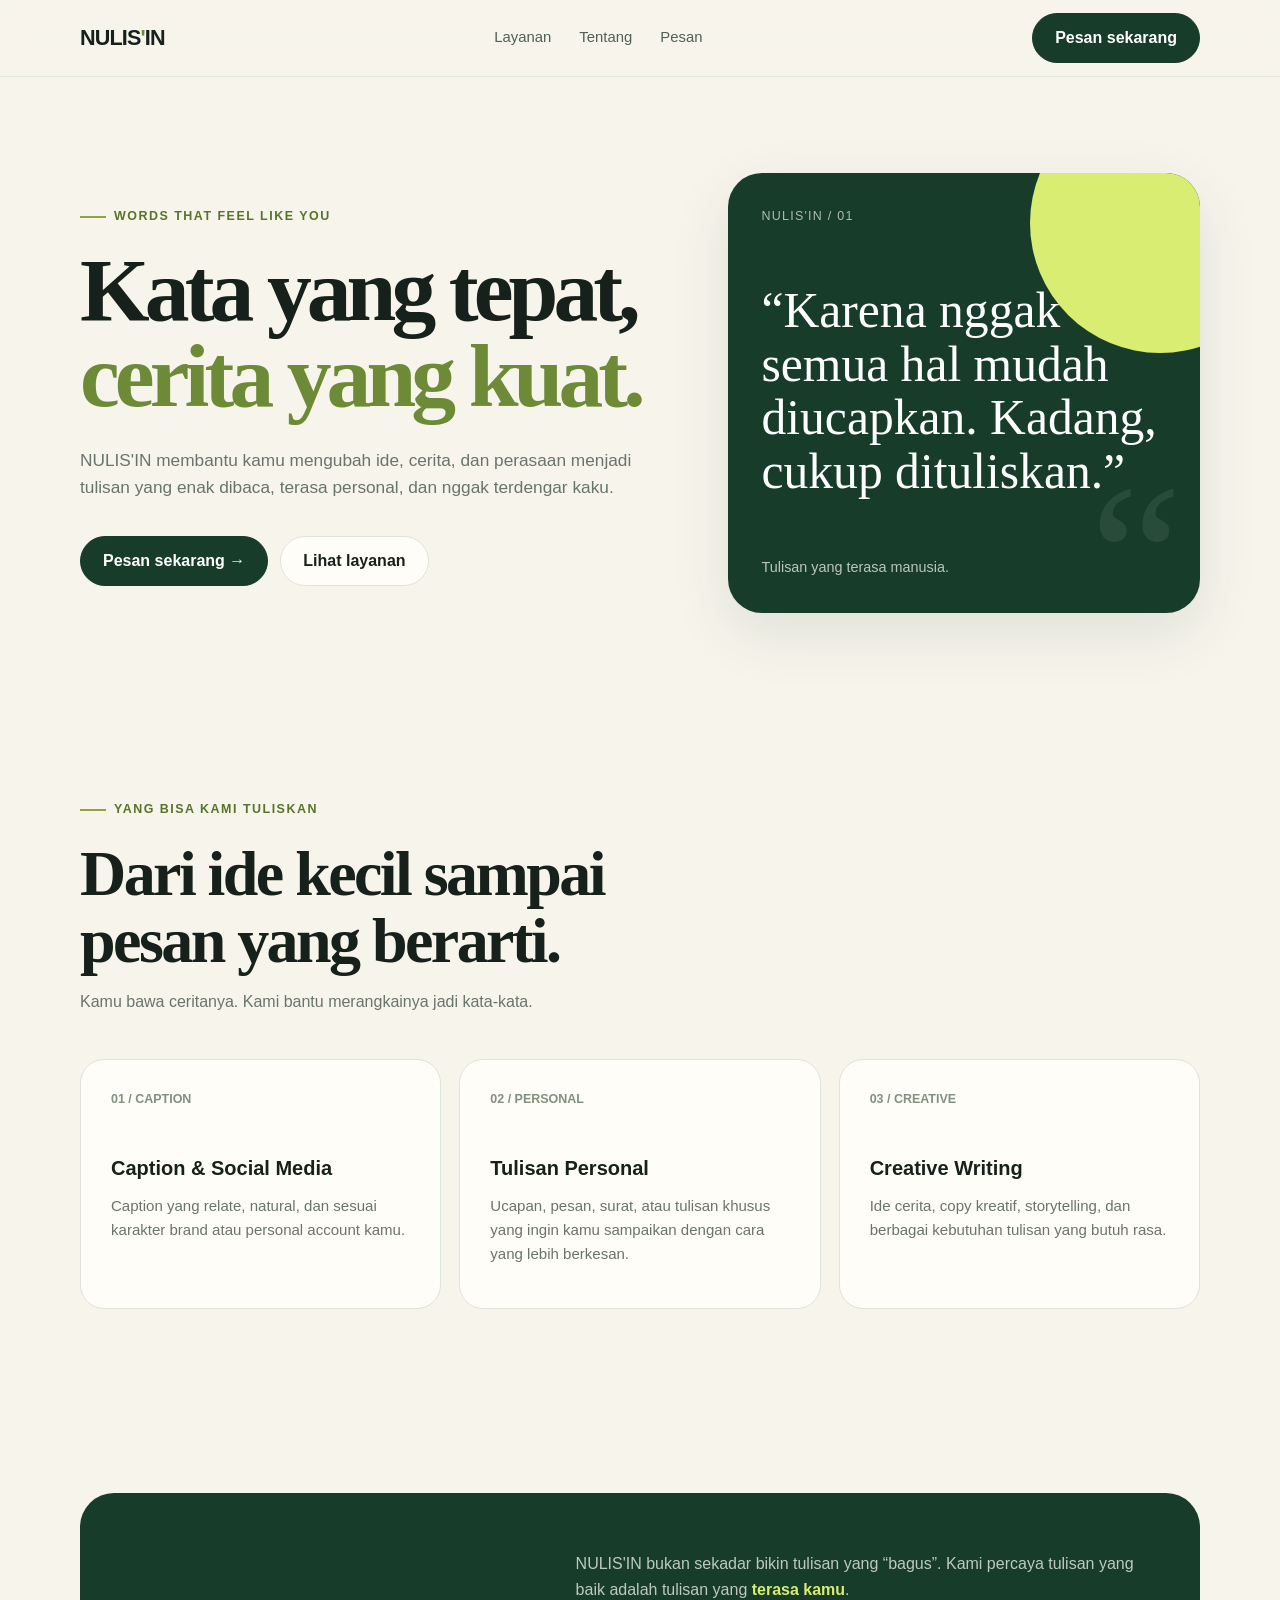
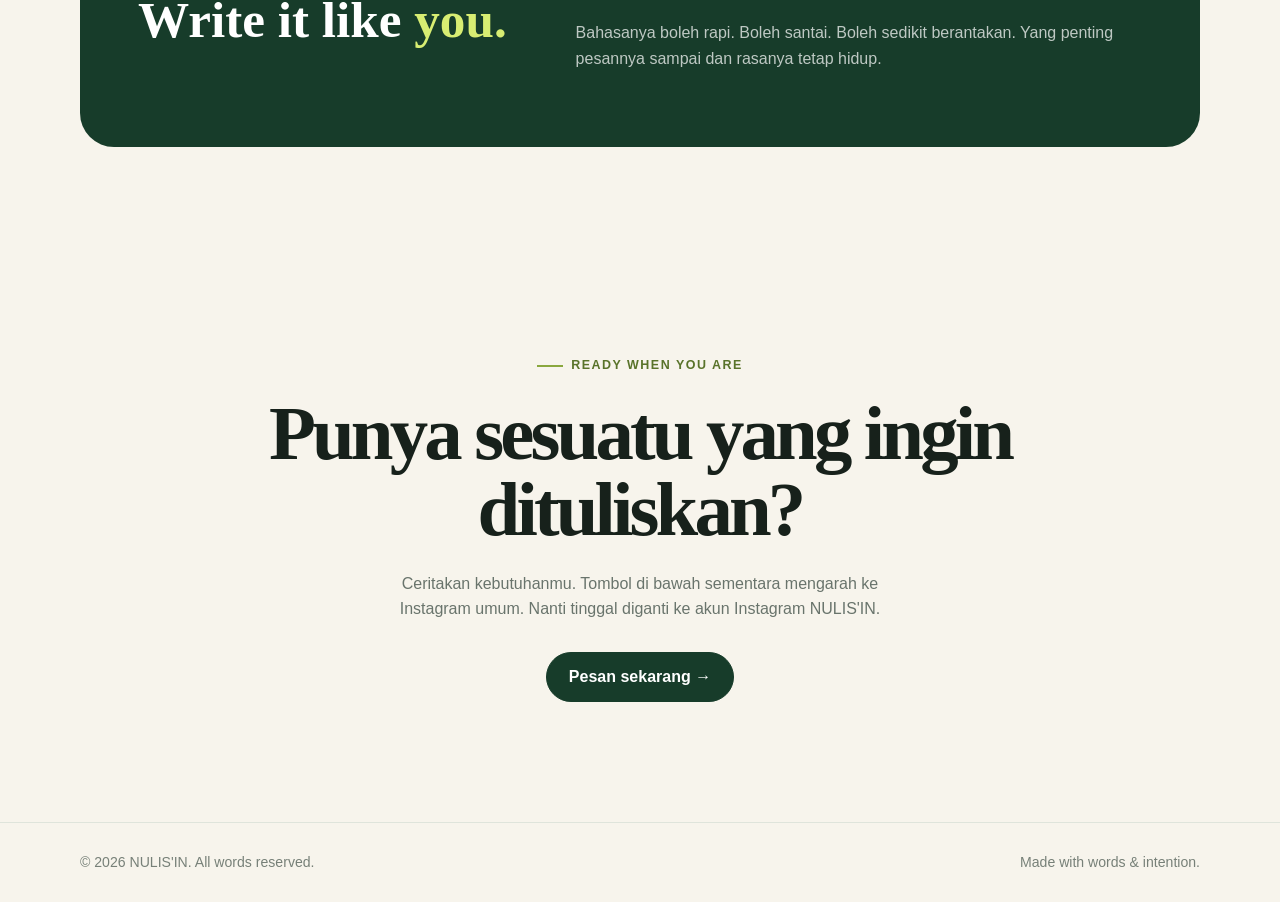
==== index.html @ d798374d "Add files via upload" ====
<!DOCTYPE html>
<html lang="id">
<head>
    <meta charset="UTF-8">
    <meta name="viewport" content="width=device-width, initial-scale=1.0">

    <title>NULIS'IN — Bikin Kata Jadi Berarti</title>

    <!-- CSS kita dipisahkan ke file style.css -->
    <link rel="stylesheet" href="style.css">
</head>

<body>

    <!-- ==================== NAVBAR ==================== -->
    <nav>
        <div class="container nav-inner">

            <a class="logo" href="#">
                NULIS<span>'</span>IN
            </a>

            <div class="nav-links">
                <a href="#layanan">Layanan</a>
                <a href="#tentang">Tentang</a>
                <a href="#pesan">Pesan</a>
            </div>

            <a class="btn btn-primary" href="#pesan">
                Pesan sekarang
            </a>

        </div>
    </nav>


    <!-- ==================== HERO ==================== -->
    <main>

        <section class="hero">
            <div class="container hero-grid">

                <div class="hero-text">

                    <div class="eyebrow">
                        WORDS THAT FEEL LIKE YOU
                    </div>

                    <h1>
                        Kata yang tepat,
                        <em>cerita yang kuat.</em>
                    </h1>

                    <p class="hero-copy">
                        NULIS'IN membantu kamu mengubah ide, cerita, dan
                        perasaan menjadi tulisan yang enak dibaca,
                        terasa personal, dan nggak terdengar kaku.
                    </p>

                    <div class="buttons">
                        <a class="btn btn-primary" href="#pesan">
                            Pesan sekarang →
                        </a>

                        <a class="btn btn-ghost" href="#layanan">
                            Lihat layanan
                        </a>
                    </div>

                </div>


                <div class="hero-card">

                    <div class="mini-label">
                        NULIS'IN / 01
                    </div>

                    <div class="quote">
                        “Karena nggak semua hal mudah diucapkan.
                        Kadang, cukup dituliskan.”
                    </div>

                    <div class="scribble">
                        Tulisan yang terasa manusia.
                    </div>

                </div>

            </div>
        </section>


        <!-- ==================== LAYANAN ==================== -->
        <section id="layanan">

            <div class="container">

                <div class="section-head">

                    <div class="eyebrow">
                        YANG BISA KAMI TULISKAN
                    </div>

                    <h2>
                        Dari ide kecil sampai pesan yang berarti.
                    </h2>

                    <p>
                        Kamu bawa ceritanya.
                        Kami bantu merangkainya jadi kata-kata.
                    </p>

                </div>


                <div class="services">

                    <article class="service">

                        <div class="number">
                            01 / CAPTION
                        </div>

                        <h3>
                            Caption & Social Media
                        </h3>

                        <p>
                            Caption yang relate, natural, dan sesuai
                            karakter brand atau personal account kamu.
                        </p>

                    </article>


                    <article class="service">

                        <div class="number">
                            02 / PERSONAL
                        </div>

                        <h3>
                            Tulisan Personal
                        </h3>

                        <p>
                            Ucapan, pesan, surat, atau tulisan khusus
                            yang ingin kamu sampaikan dengan cara
                            yang lebih berkesan.
                        </p>

                    </article>


                    <article class="service">

                        <div class="number">
                            03 / CREATIVE
                        </div>

                        <h3>
                            Creative Writing
                        </h3>

                        <p>
                            Ide cerita, copy kreatif, storytelling,
                            dan berbagai kebutuhan tulisan yang butuh rasa.
                        </p>

                    </article>

                </div>

            </div>

        </section>


        <!-- ==================== TENTANG ==================== -->
        <section id="tentang">

            <div class="container">

                <div class="about">

                    <h2>
                        Write it like <strong>you.</strong>
                    </h2>

                    <div>

                        <p>
                            NULIS'IN bukan sekadar bikin tulisan
                            yang “bagus”. Kami percaya tulisan yang
                            baik adalah tulisan yang
                            <strong>terasa kamu</strong>.
                        </p>

                        <p>
                            Bahasanya boleh rapi. Boleh santai.
                            Boleh sedikit berantakan.
                            Yang penting pesannya sampai dan
                            rasanya tetap hidup.
                        </p>

                    </div>

                </div>

            </div>

        </section>


        <!-- ==================== PESAN ==================== -->
        <section class="cta" id="pesan">

            <div class="container">

                <div class="eyebrow center">
                    READY WHEN YOU ARE
                </div>

                <h2>
                    Punya sesuatu yang ingin dituliskan?
                </h2>

                <p>
                    Ceritakan kebutuhanmu.
                    Tombol di bawah sementara mengarah ke
                    Instagram umum. Nanti tinggal diganti
                    ke akun Instagram NULIS'IN.
                </p>

                <!--
                    NANTI GANTI LINK INI:
                    https://www.instagram.com/

                    menjadi:
                    https://www.instagram.com/USERNAMEKALIAN/
                -->

                <a
                    class="btn btn-primary"
                    href="https://www.instagram.com/Pandaptn_/"
                    target="_blank"
                >
                    Pesan sekarang →
                </a>

            </div>

        </section>

    </main>


    <!-- ==================== FOOTER ==================== -->
    <footer>

        <div class="container footer-inner">

            <div>
                © 2026 NULIS'IN. All words reserved.
            </div>

            <div>
                Made with words & intention.
            </div>

        </div>

    </footer>

</body>
</html>
---- style.css ----
/* =====================================================
   NULIS'IN — STYLE
   File ini mengatur tampilan website.
   ===================================================== */


/* ==================== WARNA & VARIABLE ==================== */

:root {
    --ink: #17211b;
    --muted: #69746c;
    --cream: #f7f4ec;
    --paper: #fffdf8;
    --green: #173c2a;
    --lime: #d8ed72;
    --line: #dfe4db;

    --shadow:
        0 20px 60px rgba(23, 60, 42, 0.10);
}


/* ==================== RESET ==================== */

* {
    box-sizing: border-box;
    margin: 0;
    padding: 0;
}

html {
    scroll-behavior: smooth;
}

body {
    font-family: "DM Sans", Arial, sans-serif;
    color: var(--ink);
    background: var(--cream);
    line-height: 1.6;
}

a {
    color: inherit;
    text-decoration: none;
}


/* ==================== CONTAINER ==================== */

.container {
    width: min(1120px, calc(100% - 40px));
    margin: auto;
}


/* ==================== NAVBAR ==================== */

nav {
    position: sticky;
    top: 0;
    z-index: 10;

    background: rgba(247, 244, 236, 0.88);

    backdrop-filter: blur(14px);

    border-bottom:
        1px solid rgba(223, 228, 219, 0.8);
}

.nav-inner {
    min-height: 76px;

    display: flex;
    align-items: center;
    justify-content: space-between;
}


/* Logo */

.logo {
    font-weight: 800;
    letter-spacing: -0.04em;
    font-size: 1.35rem;
}

.logo span {
    color: #6b8a31;
}


/* Menu */

.nav-links {
    display: flex;
    gap: 28px;

    font-size: 0.93rem;
    color: #526058;
}

.nav-links a:hover {
    color: var(--ink);
}


/* ==================== BUTTON ==================== */

.btn {
    display: inline-flex;

    align-items: center;
    justify-content: center;

    min-height: 50px;

    padding: 0 22px;

    border-radius: 999px;

    font-weight: 700;

    border: 1px solid var(--green);

    transition: 0.2s ease;
}

.btn-primary {
    background: var(--green);
    color: white;
}

.btn-primary:hover {
    transform: translateY(-2px);

    box-shadow:
        0 10px 25px rgba(23, 60, 42, 0.18);
}

.btn-ghost {
    border-color: var(--line);
    background: var(--paper);
}

.btn-ghost:hover {
    border-color: #bfc8bd;
}


/* ==================== HERO ==================== */

.hero {
    padding: 96px 0 88px;
    overflow: hidden;
}

.hero-grid {
    display: grid;

    grid-template-columns:
        1.1fr 0.9fr;

    gap: 70px;

    align-items: center;
}


/* Small heading */

.eyebrow {
    display: inline-flex;

    align-items: center;

    gap: 8px;

    font-size: 0.78rem;

    font-weight: 700;

    letter-spacing: 0.12em;

    text-transform: uppercase;

    color: #59732a;

    margin-bottom: 20px;
}

.eyebrow::before {
    content: "";

    width: 26px;
    height: 2px;

    background: #8aa73e;
}

.eyebrow.center {
    justify-content: center;
}


/* Main title */

h1 {
    font-family:
        "Playfair Display",
        Georgia,
        serif;

    font-size:
        clamp(3.3rem, 7vw, 6.5rem);

    line-height: 0.96;

    letter-spacing: -0.055em;

    max-width: 720px;
}

h1 em {
    color: #6d8b36;
    font-style: normal;
}


/* Description */

.hero-copy {
    margin: 28px 0 34px;

    max-width: 580px;

    color: var(--muted);

    font-size: 1.08rem;
}


/* Hero buttons */

.buttons {
    display: flex;

    flex-wrap: wrap;

    gap: 12px;
}


/* ==================== HERO CARD ==================== */

.hero-card {
    position: relative;

    min-height: 440px;

    border-radius: 34px;

    background: var(--green);

    color: white;

    padding: 34px;

    box-shadow: var(--shadow);

    overflow: hidden;

    display: flex;

    flex-direction: column;

    justify-content: space-between;
}


/* Lingkaran dekorasi */

.hero-card::before {
    content: "";

    position: absolute;

    width: 260px;
    height: 260px;

    background: var(--lime);

    border-radius: 50%;

    right: -90px;
    top: -80px;
}


/* Tanda kutip dekorasi */

.hero-card::after {
    content: "“";

    position: absolute;

    font-family: Georgia, serif;

    font-size: 13rem;

    line-height: 1;

    right: 18px;
    bottom: -48px;

    color: rgba(255, 255, 255, 0.08);
}

.mini-label {
    position: relative;

    z-index: 1;

    font-size: 0.78rem;

    letter-spacing: 0.1em;

    text-transform: uppercase;

    opacity: 0.65;
}

.quote {
    position: relative;

    z-index: 1;

    font-family:
        "Playfair Display",
        Georgia,
        serif;

    font-size:
        clamp(2rem, 4vw, 3.1rem);

    line-height: 1.08;

    max-width: 460px;
}

.scribble {
    position: relative;

    z-index: 1;

    font-size: 0.9rem;

    opacity: 0.7;
}


/* ==================== SECTION ==================== */

section {
    padding: 92px 0;
}

.section-head {
    max-width: 660px;

    margin-bottom: 44px;
}

.section-head h2 {
    font-family:
        "Playfair Display",
        Georgia,
        serif;

    font-size:
        clamp(2.2rem, 5vw, 4rem);

    line-height: 1.05;

    letter-spacing: -0.04em;

    margin-bottom: 15px;
}

.section-head p {
    color: var(--muted);
}


/* ==================== SERVICES ==================== */

.services {
    display: grid;

    grid-template-columns:
        repeat(3, 1fr);

    gap: 18px;
}

.service {
    background: var(--paper);

    border:
        1px solid var(--line);

    border-radius: 24px;

    padding: 30px;

    min-height: 250px;

    transition: 0.2s ease;
}

.service:hover {
    transform: translateY(-4px);

    box-shadow: var(--shadow);
}

.number {
    font-size: 0.78rem;

    color: #82907f;

    font-weight: 700;
}

.service h3 {
    font-size: 1.25rem;

    margin: 42px 0 10px;
}

.service p {
    color: var(--muted);

    font-size: 0.94rem;
}


/* ==================== ABOUT ==================== */

.about {
    background: var(--green);

    color: white;

    border-radius: 34px;

    padding: 58px;

    display: grid;

    grid-template-columns:
        0.8fr 1.2fr;

    gap: 60px;

    align-items: center;
}

.about h2 {
    font-family:
        "Playfair Display",
        Georgia,
        serif;

    font-size:
        clamp(2.2rem, 4vw, 3.8rem);

    line-height: 1.05;
}

.about p {
    color: rgba(255, 255, 255, 0.72);

    margin-bottom: 18px;
}

.about strong {
    color: var(--lime);
}


/* ==================== CTA ==================== */

.cta {
    text-align: center;

    padding: 110px 0 120px;
}

.cta h2 {
    font-family:
        "Playfair Display",
        Georgia,
        serif;

    font-size:
        clamp(2.6rem, 6vw, 5.5rem);

    line-height: 0.98;

    letter-spacing: -0.05em;

    max-width: 800px;

    margin:
        0 auto 24px;
}

.cta p {
    color: var(--muted);

    margin:
        0 auto 30px;

    max-width: 550px;
}


/* ==================== FOOTER ==================== */

footer {
    border-top:
        1px solid var(--line);

    padding: 28px 0;

    color: #778078;

    font-size: 0.88rem;
}

.footer-inner {
    display: flex;

    justify-content: space-between;

    gap: 20px;
}


/* ==================== RESPONSIVE / HP ==================== */

@media (max-width: 800px) {

    .nav-links {
        display: none;
    }

    .hero {
        padding-top: 64px;
    }

    .hero-grid,
    .about {
        grid-template-columns: 1fr;
    }

    .services {
        grid-template-columns: 1fr;
    }

    .hero-card {
        min-height: 360px;
    }

    .about {
        padding: 38px 28px;
    }

    section {
        padding: 70px 0;
    }

    .footer-inner {
        flex-direction: column;
    }
}
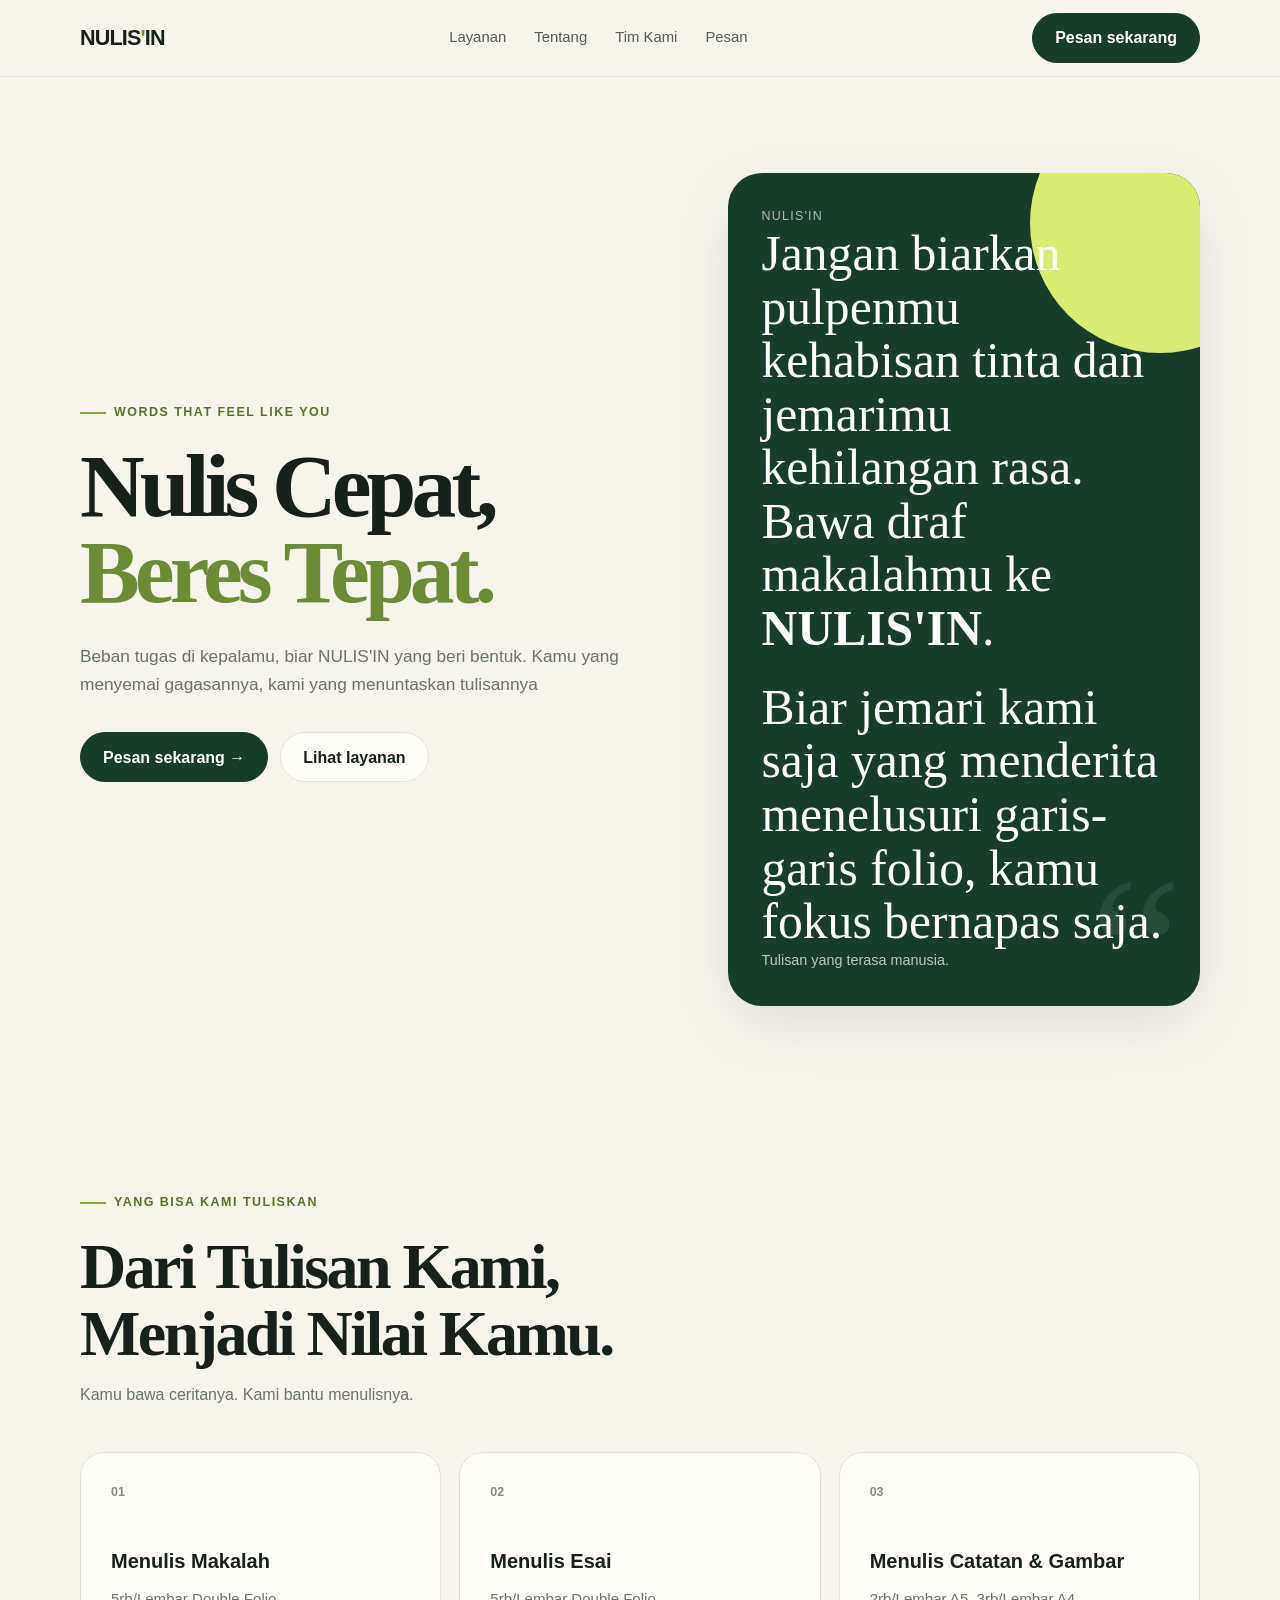
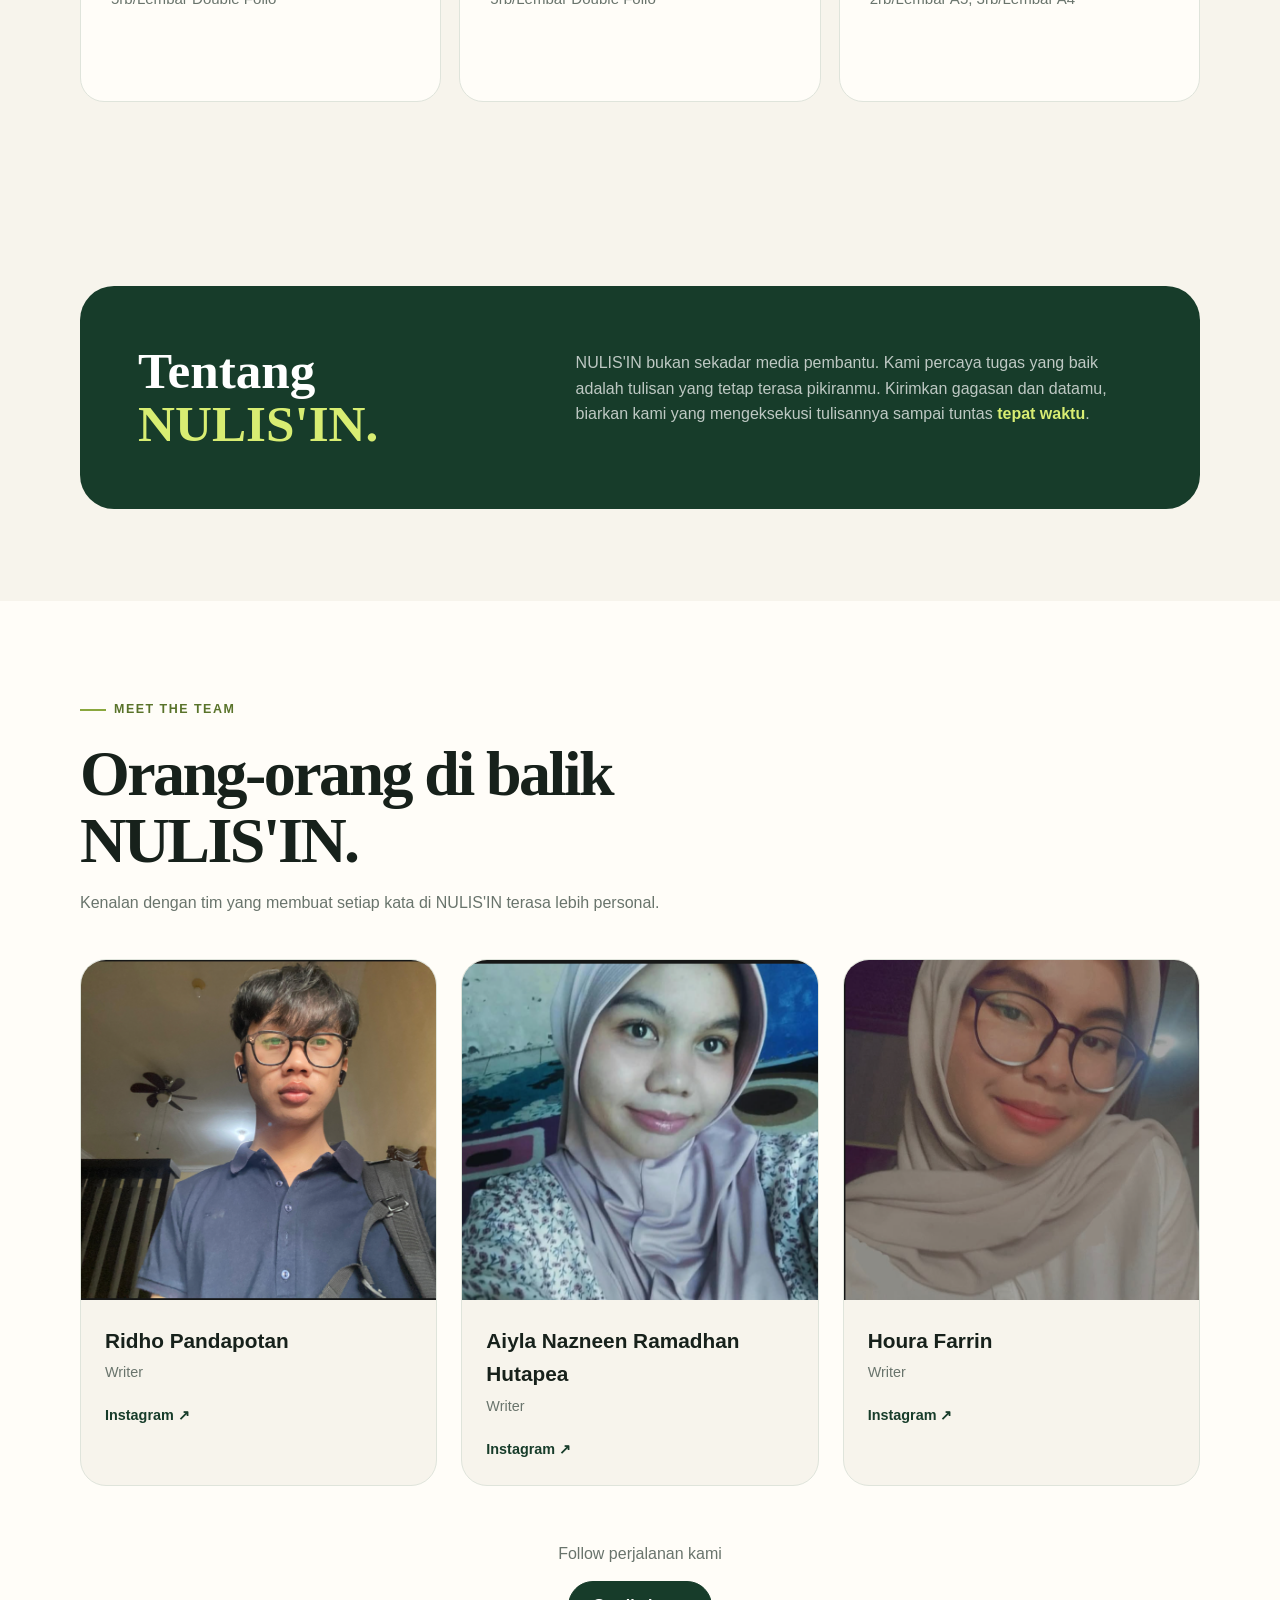
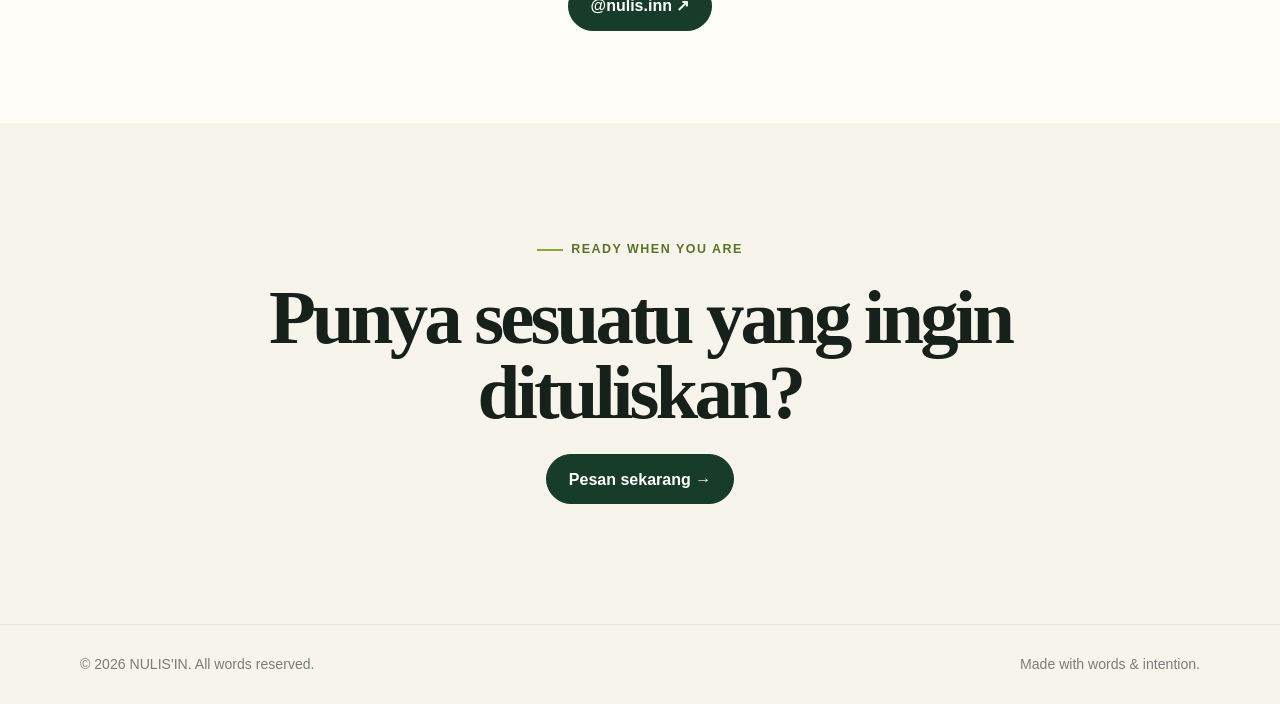
==== commit d845939b: "PUQIMAQ INI SEMUA" ====
--- a/index.html
+++ b/index.html
@@ -6,13 +6,13 @@
 
     <title>NULIS'IN — Bikin Kata Jadi Berarti</title>
 
-    <!-- CSS kita dipisahkan ke file style.css -->
     <link rel="stylesheet" href="style.css">
 </head>
 
 <body>
 
     <!-- ==================== NAVBAR ==================== -->
+
     <nav>
         <div class="container nav-inner">
 
@@ -23,10 +23,11 @@
             <div class="nav-links">
                 <a href="#layanan">Layanan</a>
                 <a href="#tentang">Tentang</a>
+                <a href="#team">Tim Kami</a>
                 <a href="#pesan">Pesan</a>
             </div>
 
-            <a class="btn btn-primary" href="#pesan">
+            <a class="btn btn-primary nav-button" href="#pesan">
                 Pesan sekarang
             </a>
 
@@ -35,9 +36,11 @@
 
 
     <!-- ==================== HERO ==================== -->
+
     <main>
 
         <section class="hero">
+
             <div class="container hero-grid">
 
                 <div class="hero-text">
@@ -47,17 +50,17 @@
                     </div>
 
                     <h1>
-                        Kata yang tepat,
-                        <em>cerita yang kuat.</em>
+                        Nulis Cepat,
+                        <em>Beres Tepat.</em>
                     </h1>
 
                     <p class="hero-copy">
-                        NULIS'IN membantu kamu mengubah ide, cerita, dan
-                        perasaan menjadi tulisan yang enak dibaca,
-                        terasa personal, dan nggak terdengar kaku.
+                       Beban tugas di kepalamu, biar NULIS'IN yang beri bentuk.
+                        Kamu yang menyemai gagasannya, kami yang menuntaskan tulisannya
                     </p>
 
                     <div class="buttons">
+
                         <a class="btn btn-primary" href="#pesan">
                             Pesan sekarang →
                         </a>
@@ -65,6 +68,7 @@
                         <a class="btn btn-ghost" href="#layanan">
                             Lihat layanan
                         </a>
+
                     </div>
 
                 </div>
@@ -73,13 +77,17 @@
                 <div class="hero-card">
 
                     <div class="mini-label">
-                        NULIS'IN / 01
+                        NULIS'IN
                     </div>
 
                     <div class="quote">
-                        “Karena nggak semua hal mudah diucapkan.
-                        Kadang, cukup dituliskan.”
-                    </div>
+                        Jangan biarkan pulpenmu kehabisan tinta dan jemarimu kehilangan rasa. Bawa draf makalahmu ke <strong>NULIS'IN</strong>.
+                    </div>
+                    <br>
+                    <div class="quote">
+                        Biar jemari kami saja yang menderita menelusuri garis-garis folio, kamu fokus bernapas saja.
+                    </div>
+                
 
                     <div class="scribble">
                         Tulisan yang terasa manusia.
@@ -88,10 +96,12 @@
                 </div>
 
             </div>
+
         </section>
 
 
         <!-- ==================== LAYANAN ==================== -->
+
         <section id="layanan">
 
             <div class="container">
@@ -103,12 +113,12 @@
                     </div>
 
                     <h2>
-                        Dari ide kecil sampai pesan yang berarti.
+                        Dari Tulisan Kami, Menjadi Nilai Kamu.
                     </h2>
 
                     <p>
                         Kamu bawa ceritanya.
-                        Kami bantu merangkainya jadi kata-kata.
+                        Kami bantu menulisnya.
                     </p>
 
                 </div>
@@ -116,60 +126,64 @@
 
                 <div class="services">
 
+
+                    <!-- SERVICE 1 -->
+
                     <article class="service">
 
                         <div class="number">
-                            01 / CAPTION
+                            01 
                         </div>
 
                         <h3>
-                            Caption & Social Media
+                            Menulis Makalah
                         </h3>
 
                         <p>
-                            Caption yang relate, natural, dan sesuai
-                            karakter brand atau personal account kamu.
+                           5rb/Lembar Double Folio
                         </p>
 
                     </article>
 
 
+                    <!-- SERVICE 2 -->
+
                     <article class="service">
 
                         <div class="number">
-                            02 / PERSONAL
+                            02 
                         </div>
 
                         <h3>
-                            Tulisan Personal
+                            Menulis Esai
                         </h3>
 
                         <p>
-                            Ucapan, pesan, surat, atau tulisan khusus
-                            yang ingin kamu sampaikan dengan cara
-                            yang lebih berkesan.
+                         5rb/Lembar Double Folio
                         </p>
 
                     </article>
 
 
+                    <!-- SERVICE 3 -->
+
                     <article class="service">
 
                         <div class="number">
-                            03 / CREATIVE
+                            03 
                         </div>
 
                         <h3>
-                            Creative Writing
+                            Menulis Catatan & Gambar
                         </h3>
 
                         <p>
-                            Ide cerita, copy kreatif, storytelling,
-                            dan berbagai kebutuhan tulisan yang butuh rasa.
+                            2rb/Lembar A5, 3rb/Lembar A4
                         </p>
 
                     </article>
 
+
                 </div>
 
             </div>
@@ -178,6 +192,7 @@
 
 
         <!-- ==================== TENTANG ==================== -->
+
         <section id="tentang">
 
             <div class="container">
@@ -185,25 +200,16 @@
                 <div class="about">
 
                     <h2>
-                        Write it like <strong>you.</strong>
+                        Tentang <strong>NULIS'IN.</strong>
                     </h2>
 
                     <div>
 
                         <p>
-                            NULIS'IN bukan sekadar bikin tulisan
-                            yang “bagus”. Kami percaya tulisan yang
-                            baik adalah tulisan yang
-                            <strong>terasa kamu</strong>.
+                            NULIS'IN bukan sekadar media pembantu. Kami percaya tugas yang baik adalah tulisan yang tetap terasa pikiranmu. Kirimkan gagasan dan datamu, biarkan kami yang mengeksekusi tulisannya sampai tuntas 
+                            <strong>tepat waktu</strong>.
                         </p>
 
-                        <p>
-                            Bahasanya boleh rapi. Boleh santai.
-                            Boleh sedikit berantakan.
-                            Yang penting pesannya sampai dan
-                            rasanya tetap hidup.
-                        </p>
-
                     </div>
 
                 </div>
@@ -213,7 +219,160 @@
         </section>
 
 
+        <!-- ==================== OUR TEAM ==================== -->
+
+        <section id="team" class="team-section">
+
+            <div class="container">
+
+                <div class="section-head">
+
+                    <div class="eyebrow">
+                        MEET THE TEAM
+                    </div>
+
+                    <h2>
+                        Orang-orang di balik NULIS'IN.
+                    </h2>
+
+                    <p>
+                        Kenalan dengan tim yang membuat setiap kata
+                        di NULIS'IN terasa lebih personal.
+                    </p>
+
+                </div>
+
+
+                <div class="team-grid">
+
+
+                    <!-- ================= MEMBER 1 ================= -->
+
+                    <article class="team-card">
+
+                        <img
+                            src="Image/Panda.png"
+                            alt="Anggota 1 : Ridho Pandapotan Pulungan"
+                            class="team-photo"
+                        >
+
+                        <div class="team-info">
+
+                            <h3>
+                                Ridho Pandapotan
+                            </h3>
+
+                            <p class="team-role">
+                                Writer 
+                            </p>
+
+                            <a
+                                href="https://www.instagram.com/Pandaptn_p/"
+                                target="_blank"
+                                class="instagram-link"
+                            >
+                                Instagram ↗
+                            </a>
+
+                        </div>
+
+                    </article>
+
+
+                    <!-- ================= MEMBER 2 ================= -->
+
+                    <article class="team-card">
+
+                        <img
+                            src="Image/Ayla.png"
+                            alt="Foto Anggota 2"
+                            class="team-photo"
+                        >
+
+                        <div class="team-info">
+
+                            <h3>
+                                Aiyla Nazneen Ramadhan Hutapea 
+                            </h3>
+
+                            <p class="team-role">
+                                Writer
+                            </p>
+
+                            <a
+                                href="https://www.instagram.com/aiylanznn/"
+                                target="_blank"
+                                class="instagram-link"
+                            >
+                                Instagram ↗
+                            </a>
+
+                        </div>
+
+                    </article>
+
+
+                    <!-- ================= MEMBER 3 ================= -->
+
+                    <article class="team-card">
+
+                        <img
+                            src="Image/Houra.png"
+                            alt="Foto Anggota 3"
+                            class="team-photo"
+                        >
+
+                        <div class="team-info">
+
+                            <h3>
+                                Houra Farrin
+                            </h3>
+
+                            <p class="team-role">
+                                Writer 
+                            </p>
+
+                            <a
+                                href="https://www.instagram.com/hourafs/"
+                                target="_blank"
+                                class="instagram-link"
+                            >
+                                Instagram ↗
+                            </a>
+
+                        </div>
+
+                    </article>
+
+
+                </div>
+
+
+                <!-- ================= INSTAGRAM UTAMA ================= -->
+
+                <div class="team-instagram">
+
+                    <p>
+                        Follow perjalanan kami
+                    </p>
+
+                    <a
+                        href="https://www.instagram.com/nulis.inn/"
+                        target="_blank"
+                        class="btn btn-primary"
+                    >
+                        @nulis.inn ↗
+                    </a>
+
+                </div>
+
+            </div>
+
+        </section>
+
+
         <!-- ==================== PESAN ==================== -->
+
         <section class="cta" id="pesan">
 
             <div class="container">
@@ -225,25 +384,13 @@
                 <h2>
                     Punya sesuatu yang ingin dituliskan?
                 </h2>
-
-                <p>
-                    Ceritakan kebutuhanmu.
-                    Tombol di bawah sementara mengarah ke
-                    Instagram umum. Nanti tinggal diganti
-                    ke akun Instagram NULIS'IN.
-                </p>
-
                 <!--
-                    NANTI GANTI LINK INI:
-                    https://www.instagram.com/
-
-                    menjadi:
-                    https://www.instagram.com/USERNAMEKALIAN/
+                    GANTI LINK INSTAGRAM DI SINI
                 -->
 
                 <a
                     class="btn btn-primary"
-                    href="https://www.instagram.com/Pandaptn_/"
+                    href="https://wa.me/6289507751317?text=Halo%20NULIS'IN,%20saya%20ingin%20memesan%20jasa%20menulis."
                     target="_blank"
                 >
                     Pesan sekarang →
@@ -257,6 +404,7 @@
 
 
     <!-- ==================== FOOTER ==================== -->
+
     <footer>
 
         <div class="container footer-inner">
@@ -274,4 +422,4 @@
     </footer>
 
 </body>
-</html>
+</html>
--- a/style.css
+++ b/style.css
@@ -1,18 +1,25 @@
 /* =====================================================
-   NULIS'IN — STYLE
-   File ini mengatur tampilan website.
+   NULIS'IN
+   CSS / STYLE WEBSITE
    ===================================================== */
 
 
-/* ==================== WARNA & VARIABLE ==================== */
+/* ==================== WARNA ==================== */
 
 :root {
+
     --ink: #17211b;
+
     --muted: #69746c;
+
     --cream: #f7f4ec;
+
     --paper: #fffdf8;
+
     --green: #173c2a;
+
     --lime: #d8ed72;
+
     --line: #dfe4db;
 
     --shadow:
@@ -24,23 +31,36 @@
 
 * {
     box-sizing: border-box;
+
     margin: 0;
+
     padding: 0;
 }
+
 
 html {
     scroll-behavior: smooth;
 }
 
+
 body {
-    font-family: "DM Sans", Arial, sans-serif;
+
+    font-family:
+        Arial,
+        sans-serif;
+
     color: var(--ink);
+
     background: var(--cream);
+
     line-height: 1.6;
 }
 
+
 a {
+
     color: inherit;
+
     text-decoration: none;
 }
 
@@ -48,7 +68,10 @@
 /* ==================== CONTAINER ==================== */
 
 .container {
-    width: min(1120px, calc(100% - 40px));
+
+    width:
+        min(1120px, calc(100% - 40px));
+
     margin: auto;
 }
 
@@ -56,51 +79,76 @@
 /* ==================== NAVBAR ==================== */
 
 nav {
+
     position: sticky;
+
     top: 0;
+
     z-index: 10;
 
-    background: rgba(247, 244, 236, 0.88);
-
-    backdrop-filter: blur(14px);
+    background:
+        rgba(247, 244, 236, 0.88);
+
+    backdrop-filter:
+        blur(14px);
 
     border-bottom:
         1px solid rgba(223, 228, 219, 0.8);
 }
 
+
 .nav-inner {
+
     min-height: 76px;
 
     display: flex;
+
     align-items: center;
+
     justify-content: space-between;
 }
 
 
-/* Logo */
+/* LOGO */
 
 .logo {
+
     font-weight: 800;
+
     letter-spacing: -0.04em;
+
     font-size: 1.35rem;
 }
 
+
 .logo span {
+
     color: #6b8a31;
 }
 
 
-/* Menu */
+/* NAVIGATION */
 
 .nav-links {
+
     display: flex;
+
     gap: 28px;
 
     font-size: 0.93rem;
+
     color: #526058;
 }
 
+
+.nav-links a {
+
+    transition: 0.2s ease;
+}
+
+
 .nav-links a:hover {
+
     color: var(--ink);
 }
 
@@ -108,9 +156,11 @@
 /* ==================== BUTTON ==================== */
 
 .btn {
+
     display: inline-flex;
 
     align-items: center;
+
     justify-content: center;
 
     min-height: 50px;
@@ -121,29 +171,41 @@
 
     font-weight: 700;
 
-    border: 1px solid var(--green);
+    border:
+        1px solid var(--green);
 
     transition: 0.2s ease;
 }
 
+
 .btn-primary {
+
     background: var(--green);
+
     color: white;
 }
 
+
 .btn-primary:hover {
-    transform: translateY(-2px);
+
+    transform:
+        translateY(-2px);
 
     box-shadow:
         0 10px 25px rgba(23, 60, 42, 0.18);
 }
 
+
 .btn-ghost {
+
     border-color: var(--line);
+
     background: var(--paper);
 }
 
+
 .btn-ghost:hover {
+
     border-color: #bfc8bd;
 }
 
@@ -151,11 +213,16 @@
 /* ==================== HERO ==================== */
 
 .hero {
-    padding: 96px 0 88px;
+
+    padding:
+        96px 0 88px;
+
     overflow: hidden;
 }
 
+
 .hero-grid {
+
     display: grid;
 
     grid-template-columns:
@@ -167,9 +234,10 @@
 }
 
 
-/* Small heading */
+/* EYEBROW */
 
 .eyebrow {
+
     display: inline-flex;
 
     align-items: center;
@@ -189,25 +257,30 @@
     margin-bottom: 20px;
 }
 
+
 .eyebrow::before {
+
     content: "";
 
     width: 26px;
+
     height: 2px;
 
     background: #8aa73e;
 }
 
+
 .eyebrow.center {
+
     justify-content: center;
 }
 
 
-/* Main title */
+/* HERO TITLE */
 
 h1 {
+
     font-family:
-        "Playfair Display",
         Georgia,
         serif;
 
@@ -221,16 +294,21 @@
     max-width: 720px;
 }
 
+
 h1 em {
+
     color: #6d8b36;
+
     font-style: normal;
 }
 
 
-/* Description */
+/* HERO DESCRIPTION */
 
 .hero-copy {
-    margin: 28px 0 34px;
+
+    margin:
+        28px 0 34px;
 
     max-width: 580px;
 
@@ -240,9 +318,10 @@
 }
 
 
-/* Hero buttons */
+/* HERO BUTTONS */
 
 .buttons {
+
     display: flex;
 
     flex-wrap: wrap;
@@ -254,6 +333,7 @@
 /* ==================== HERO CARD ==================== */
 
 .hero-card {
+
     position: relative;
 
     min-height: 440px;
@@ -278,14 +358,14 @@
 }
 
 
-/* Lingkaran dekorasi */
-
 .hero-card::before {
+
     content: "";
 
     position: absolute;
 
     width: 260px;
+
     height: 260px;
 
     background: var(--lime);
@@ -293,13 +373,13 @@
     border-radius: 50%;
 
     right: -90px;
+
     top: -80px;
 }
 
 
-/* Tanda kutip dekorasi */
-
 .hero-card::after {
+
     content: "“";
 
     position: absolute;
@@ -311,12 +391,16 @@
     line-height: 1;
 
     right: 18px;
+
     bottom: -48px;
 
-    color: rgba(255, 255, 255, 0.08);
-}
+    color:
+        rgba(255, 255, 255, 0.08);
+}
+
 
 .mini-label {
+
     position: relative;
 
     z-index: 1;
@@ -330,13 +414,14 @@
     opacity: 0.65;
 }
 
+
 .quote {
+
     position: relative;
 
     z-index: 1;
 
     font-family:
-        "Playfair Display",
         Georgia,
         serif;
 
@@ -348,7 +433,9 @@
     max-width: 460px;
 }
 
+
 .scribble {
+
     position: relative;
 
     z-index: 1;
@@ -359,21 +446,25 @@
 }
 
 
-/* ==================== SECTION ==================== */
+/* ==================== GENERAL SECTION ==================== */
 
 section {
+
     padding: 92px 0;
 }
 
+
 .section-head {
+
     max-width: 660px;
 
     margin-bottom: 44px;
 }
 
+
 .section-head h2 {
+
     font-family:
-        "Playfair Display",
         Georgia,
         serif;
 
@@ -387,7 +478,9 @@
     margin-bottom: 15px;
 }
 
+
 .section-head p {
+
     color: var(--muted);
 }
 
@@ -395,6 +488,7 @@
 /* ==================== SERVICES ==================== */
 
 .services {
+
     display: grid;
 
     grid-template-columns:
@@ -403,7 +497,9 @@
     gap: 18px;
 }
 
+
 .service {
+
     background: var(--paper);
 
     border:
@@ -418,13 +514,18 @@
     transition: 0.2s ease;
 }
 
+
 .service:hover {
-    transform: translateY(-4px);
+
+    transform:
+        translateY(-4px);
 
     box-shadow: var(--shadow);
 }
 
+
 .number {
+
     font-size: 0.78rem;
 
     color: #82907f;
@@ -432,13 +533,18 @@
     font-weight: 700;
 }
 
+
 .service h3 {
+
     font-size: 1.25rem;
 
-    margin: 42px 0 10px;
-}
+    margin:
+        42px 0 10px;
+}
+
 
 .service p {
+
     color: var(--muted);
 
     font-size: 0.94rem;
@@ -448,6 +554,7 @@
 /* ==================== ABOUT ==================== */
 
 .about {
+
     background: var(--green);
 
     color: white;
@@ -466,9 +573,10 @@
     align-items: center;
 }
 
+
 .about h2 {
+
     font-family:
-        "Playfair Display",
         Georgia,
         serif;
 
@@ -478,28 +586,163 @@
     line-height: 1.05;
 }
 
+
 .about p {
-    color: rgba(255, 255, 255, 0.72);
+
+    color:
+        rgba(255, 255, 255, 0.72);
 
     margin-bottom: 18px;
 }
 
+
 .about strong {
+
     color: var(--lime);
 }
 
 
+/* =====================================================
+   OUR TEAM
+   ===================================================== */
+
+.team-section {
+
+    background: var(--paper);
+}
+
+
+/* TEAM GRID */
+
+.team-grid {
+
+    display: grid;
+
+    grid-template-columns:
+        repeat(3, 1fr);
+
+    gap: 24px;
+}
+
+
+/* TEAM CARD */
+
+.team-card {
+
+    background: var(--cream);
+
+    border:
+        1px solid var(--line);
+
+    border-radius: 26px;
+
+    overflow: hidden;
+
+    transition: 0.25s ease;
+}
+
+
+.team-card:hover {
+
+    transform:
+        translateY(-6px);
+
+    box-shadow: var(--shadow);
+}
+
+
+/* FOTO TEAM */
+
+.team-photo {
+
+    width: 100%;
+
+    height: 340px;
+
+    object-fit: cover;
+
+    display: block;
+}
+
+
+/* TEAM INFO */
+
+.team-info {
+
+    padding: 24px;
+}
+
+
+.team-info h3 {
+
+    font-size: 1.3rem;
+
+    margin-bottom: 4px;
+}
+
+
+.team-role {
+
+    color: var(--muted);
+
+    font-size: 0.9rem;
+
+    margin-bottom: 18px;
+}
+
+
+/* INSTAGRAM MEMBER */
+
+.instagram-link {
+
+    font-size: 0.9rem;
+
+    font-weight: 700;
+
+    color: var(--green);
+
+    transition: 0.2s ease;
+}
+
+
+.instagram-link:hover {
+
+    color: #6d8b36;
+}
+
+
+/* INSTAGRAM UTAMA */
+
+.team-instagram {
+
+    text-align: center;
+
+    margin-top: 55px;
+}
+
+
+.team-instagram p {
+
+    color: var(--muted);
+
+    margin-bottom: 14px;
+}
+
+
 /* ==================== CTA ==================== */
 
 .cta {
+
     text-align: center;
 
-    padding: 110px 0 120px;
-}
+    padding:
+        110px 0 120px;
+}
+
 
 .cta h2 {
+
     font-family:
-        "Playfair Display",
         Georgia,
         serif;
 
@@ -516,7 +759,9 @@
         0 auto 24px;
 }
 
+
 .cta p {
+
     color: var(--muted);
 
     margin:
@@ -529,6 +774,7 @@
 /* ==================== FOOTER ==================== */
 
 footer {
+
     border-top:
         1px solid var(--line);
 
@@ -539,7 +785,9 @@
     font-size: 0.88rem;
 }
 
+
 .footer-inner {
+
     display: flex;
 
     justify-content: space-between;
@@ -548,40 +796,98 @@
 }
 
 
-/* ==================== RESPONSIVE / HP ==================== */
+/* =====================================================
+   MOBILE / HP
+   ===================================================== */
 
 @media (max-width: 800px) {
 
+
+    /* NAV */
+
     .nav-links {
+
         display: none;
     }
 
+
+    .nav-button {
+
+        min-height: 42px;
+
+        padding: 0 17px;
+
+        font-size: 0.85rem;
+    }
+
+
+    /* HERO */
+
     .hero {
+
         padding-top: 64px;
     }
 
-    .hero-grid,
+
+    .hero-grid {
+
+        grid-template-columns: 1fr;
+    }
+
+
+    /* SERVICES */
+
+    .services {
+
+        grid-template-columns: 1fr;
+    }
+
+
+    /* HERO CARD */
+
+    .hero-card {
+
+        min-height: 360px;
+    }
+
+
+    /* ABOUT */
+
     .about {
+
         grid-template-columns: 1fr;
-    }
-
-    .services {
+
+        padding: 38px 28px;
+    }
+
+
+    /* TEAM */
+
+    .team-grid {
+
         grid-template-columns: 1fr;
     }
 
-    .hero-card {
-        min-height: 360px;
-    }
-
-    .about {
-        padding: 38px 28px;
-    }
+
+    .team-photo {
+
+        height: 380px;
+    }
+
+
+    /* SECTION */
 
     section {
+
         padding: 70px 0;
     }
 
+
+    /* FOOTER */
+
     .footer-inner {
+
         flex-direction: column;
     }
-}
+
+}
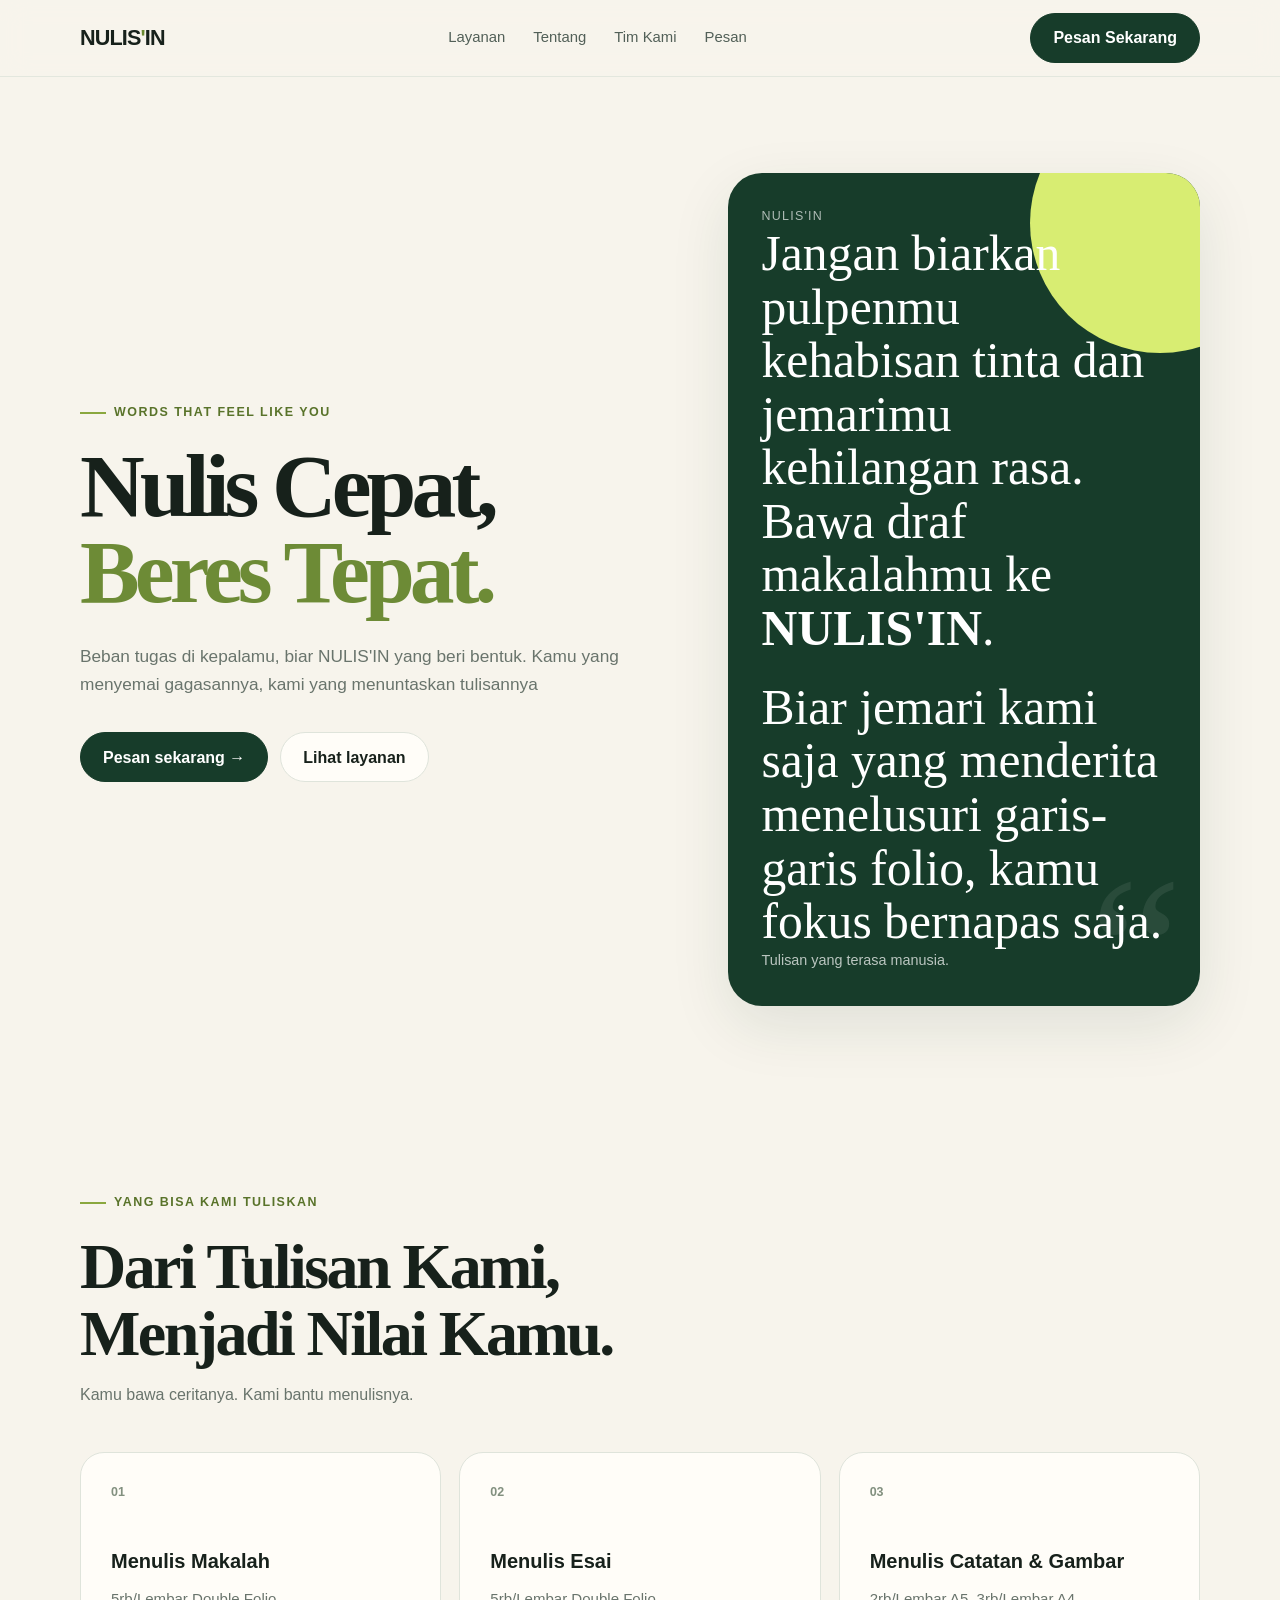
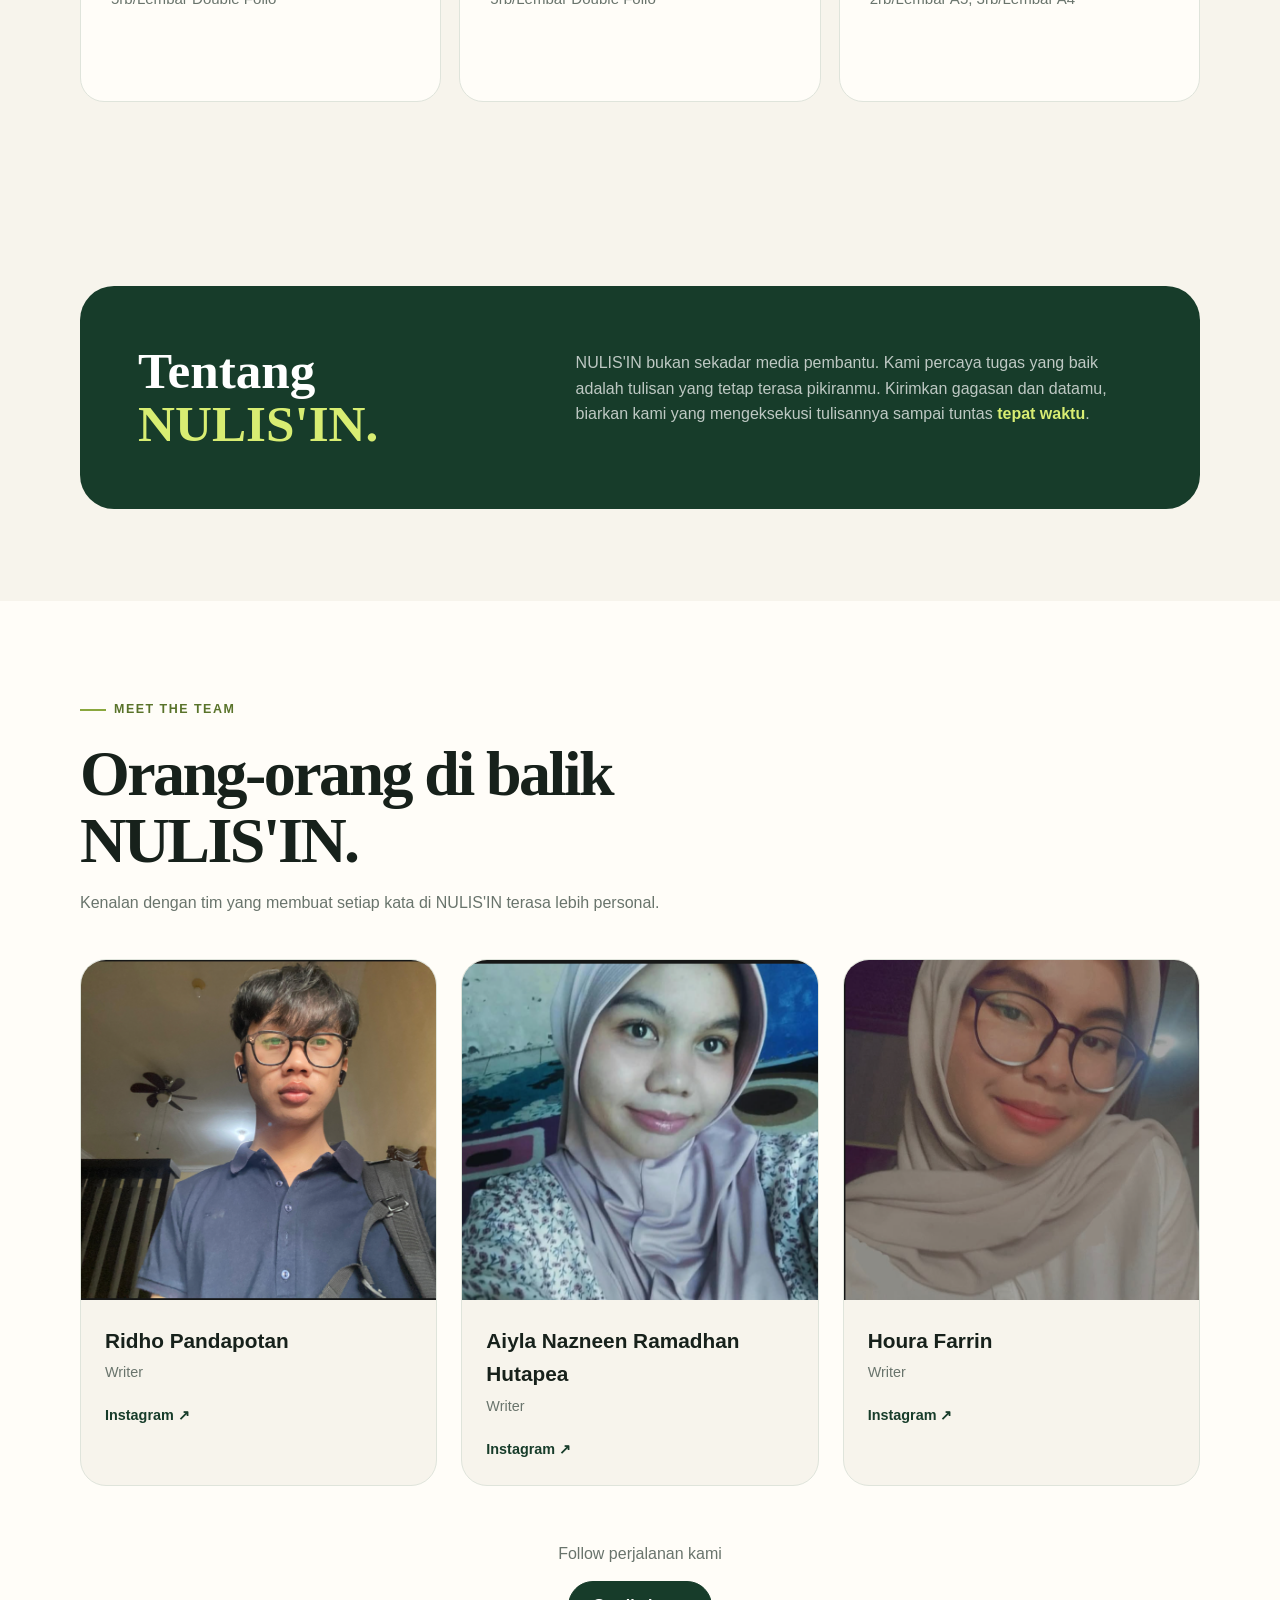
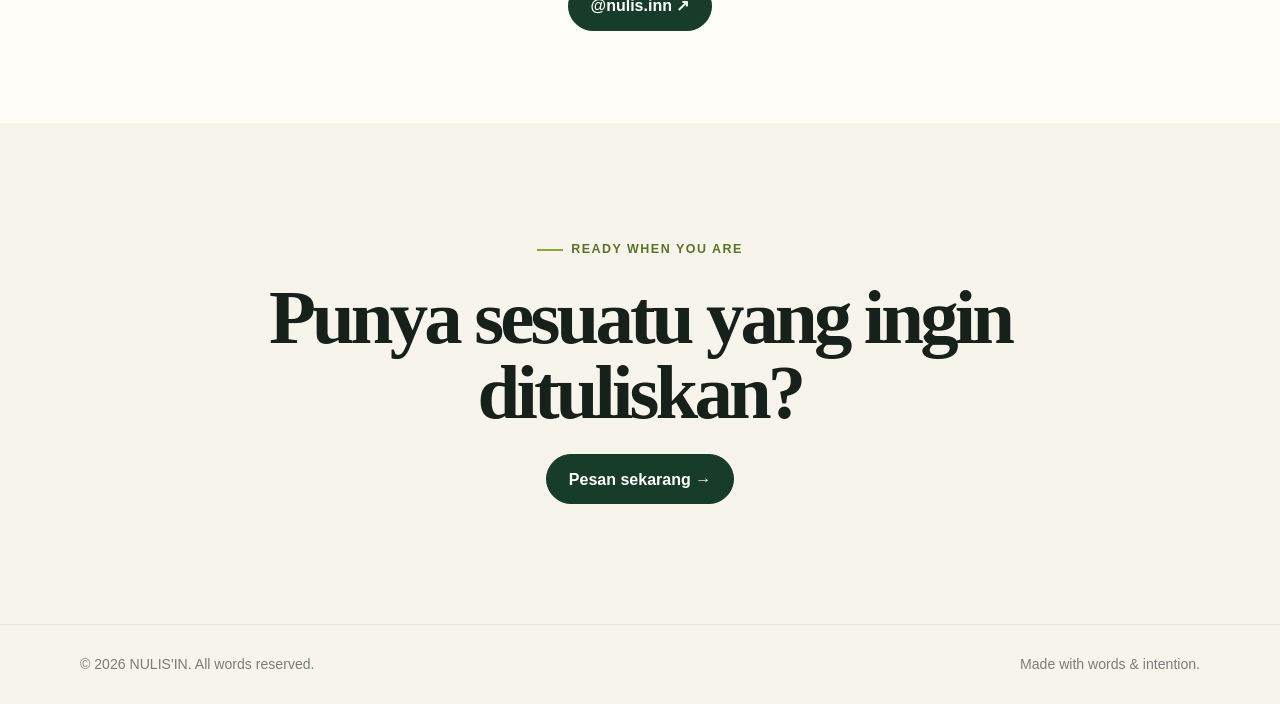
==== commit 59af5b37: "S besar" ====
--- a/index.html
+++ b/index.html
@@ -28,7 +28,7 @@
             </div>
 
             <a class="btn btn-primary nav-button" href="#pesan">
-                Pesan sekarang
+                Pesan Sekarang
             </a>
 
         </div>
